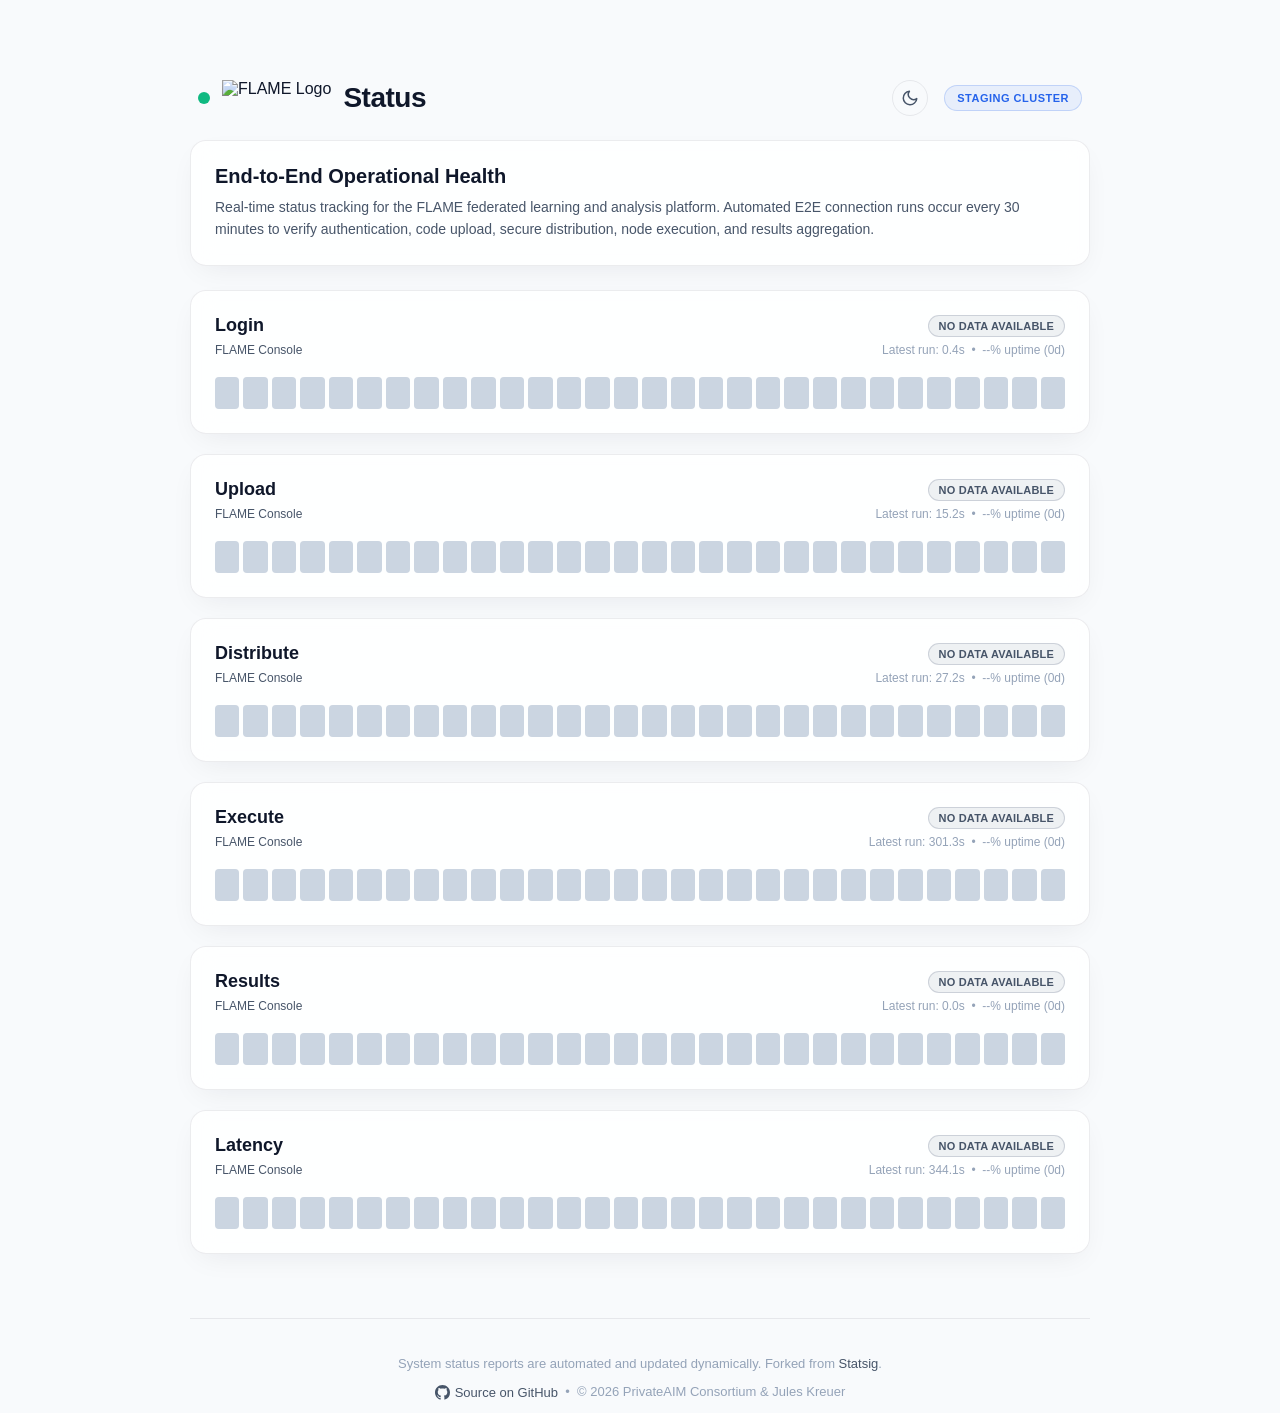
==== index.html @ 84ac5b0f "init" ====
<!DOCTYPE html>
<html lang="en">
  <head>
    <meta charset="UTF-8" />
    <meta name="viewport" content="width=device-width, initial-scale=1.0" />
    <title>FLAME E2E Platform Status</title>
    
    <link rel="stylesheet" href="index.css" />
    <script src="index.js"></script>
  </head>
  <body>
    <div class="pageContainer">
      <header class="main-header">
        <div class="logo-area">
          <div class="pulse-indicator"></div>
          <img id="logo-img" src="https://docs.privateaim.net/images/icon/icon_flame_dark.png" alt="FLAME Logo" class="logo-img" />
          <span class="logo-text">Status</span>
        </div>
        <div class="header-right">
          <button id="theme-toggle" class="theme-toggle-btn" aria-label="Toggle Theme">
            <svg id="theme-toggle-icon" class="theme-icon" viewBox="0 0 24 24" width="18" height="18"
                 fill="none" stroke="currentColor" stroke-width="2" stroke-linecap="round" stroke-linejoin="round">
              <path d="M21 12.79A9 9 0 1 1 11.21 3 7 7 0 0 0 21 12.79z"/>
            </svg>
          </button>
          <div class="badge staging-badge">Staging Cluster</div>
        </div>
      </header>
      
      <main class="dashboard-content">
        <div class="intro-card">
          <h2>End-to-End Operational Health</h2>
          <p>
            Real-time status tracking for the FLAME federated learning and analysis platform. 
            Automated E2E connection runs occur every 30 minutes to verify authentication, 
            code upload, secure distribution, node execution, and results aggregation.
          </p>
        </div>
        
        <!-- Manual messages (maintenance / incident notices from messages.json) -->
        <div id="messages" class="messagesContainer"></div>

        <!-- Reports Container -->
        <div id="reports" class="reportContainer"></div>
      </main>
      
      <!-- Tooltip -->
      <div id="tooltip" class="tooltip" style="opacity: 0">
        <div id="tooltipArrow" class="tooltipArrow"></div>
        <div class="tooltip-header">
          <span id="tooltipDateTime" class="tooltipDateTime"></span>
          <span id="tooltipStatus" class="tooltipStatus"></span>
        </div>
        <div id="tooltipDescription" class="tooltipDescription"></div>
      </div>
      
      <!-- Templates (hidden) -->
      <div id="templates" style="display: none">
        <!-- Single status square -->
        <div
          id="statusSquareTemplate"
          class="statusSquare $color"
          data-status="$color"
        ></div>
        
        <!-- Row template -->
        <div id="statusLineTemplate" class="statusLine"></div>
        
        <!-- Stream container (contains the squares) -->
        <div
          id="statusStreamContainerTemplate"
          class="statusStreamContainer"
        ></div>
        
        <!-- Individual card template -->
        <div id="statusContainerTemplate" class="statusContainer card">
          <div class="statusHeader">
            <h3 class="statusTitle">$title</h3>
            <span class="status-indicator-badge $color">$status</span>
          </div>
          
          <div class="statusSubtitle">
            <span class="sectionUrl">
              <a href="$url" target="_blank" rel="noopener noreferrer">FLAME Console</a>
            </span>
            <span class="statusUptime">$latestDuration &nbsp;&bull;&nbsp; $upTime uptime ($upDays)</span>
          </div>
        </div>
      </div>
      
      <footer class="main-footer">
        <p>
          System status reports are automated and updated dynamically.
          Forked from <a href="https://github.com/statsig-io/statuspage/" target="_blank" rel="noopener noreferrer">Statsig</a>.
        </p>
        <p class="footer-meta">
          <a href="https://github.com/not-a-feature/FLAME-Status" target="_blank" rel="noopener noreferrer" class="github-link">
            <svg viewBox="0 0 16 16" width="15" height="15" aria-hidden="true">
              <path fill="currentColor" d="M8 0C3.58 0 0 3.58 0 8c0 3.54 2.29 6.53 5.47 7.59.4.07.55-.17.55-.38 0-.19-.01-.82-.01-1.49-2.01.37-2.53-.49-2.69-.94-.09-.23-.48-.94-.82-1.13-.28-.15-.68-.52-.01-.53.63-.01 1.08.58 1.23.82.72 1.21 1.87.87 2.33.66.07-.52.28-.87.51-1.07-1.78-.2-3.64-.89-3.64-3.95 0-.87.31-1.59.82-2.15-.08-.2-.36-1.02.08-2.12 0 0 .67-.21 2.2.82.64-.18 1.32-.27 2-.27s1.36.09 2 .27c1.53-1.04 2.2-.82 2.2-.82.44 1.1.16 1.92.08 2.12.51.56.82 1.27.82 2.15 0 3.07-1.87 3.75-3.65 3.95.29.25.54.73.54 1.48 0 1.07-.01 1.93-.01 2.2 0 .21.15.46.55.38A8.01 8.01 0 0 0 16 8c0-4.42-3.58-8-8-8z"/>
            </svg>
            Source on GitHub
          </a>
          &nbsp;&bull;&nbsp; &copy; 2026 PrivateAIM Consortium &amp; Jules Kreuer
        </p>
      </footer>
    </div>
    
    <script>
      function initTheme() {
        const toggleBtn = document.getElementById("theme-toggle");
        if (!toggleBtn) return;

        const logoImg = document.getElementById("logo-img");
        const icon = document.getElementById("theme-toggle-icon");
        const darkLogo = "https://docs.privateaim.net/images/icon/icon_flame_light.png";
        const lightLogo = "https://docs.privateaim.net/images/icon/icon_flame_dark.png";

        // Feather icons (MIT): sun shown in dark mode, moon in light mode.
        const sunIcon =
          '<circle cx="12" cy="12" r="5"/>' +
          '<line x1="12" y1="1" x2="12" y2="3"/><line x1="12" y1="21" x2="12" y2="23"/>' +
          '<line x1="4.22" y1="4.22" x2="5.64" y2="5.64"/><line x1="18.36" y1="18.36" x2="19.78" y2="19.78"/>' +
          '<line x1="1" y1="12" x2="3" y2="12"/><line x1="21" y1="12" x2="23" y2="12"/>' +
          '<line x1="4.22" y1="19.78" x2="5.64" y2="18.36"/><line x1="18.36" y1="5.64" x2="19.78" y2="4.22"/>';
        const moonIcon = '<path d="M21 12.79A9 9 0 1 1 11.21 3 7 7 0 0 0 21 12.79z"/>';

        const applyTheme = (isDark) => {
          document.body.classList.toggle("dark-theme", isDark);
          logoImg.src = isDark ? darkLogo : lightLogo;
          icon.innerHTML = isDark ? sunIcon : moonIcon;
        };

        applyTheme(localStorage.getItem("theme") === "dark");

        toggleBtn.onclick = () => {
          const isDark = !document.body.classList.contains("dark-theme");
          localStorage.setItem("theme", isDark ? "dark" : "light");
          applyTheme(isDark);
        };
      }

      initTheme();
      genMessages();
      genAllReports();
    </script>
  </body>
</html>
---- index.css ----
:root {
  /* Light mode variables (default) */
  --bg-color: #f8fafc;
  --bg-card: rgba(255, 255, 255, 0.85);
  --border-color: rgba(15, 23, 42, 0.08);
  
  /* Text colors */
  --text-main: #0f172a;
  --text-muted: #475569;
  --text-dim: #94a3b8;
  
  /* Status colors and glows */
  --color-success: #10b981;
  --glow-success: rgba(16, 185, 129, 0.15);
  
  --color-failure: #ef4444;
  --glow-failure: rgba(239, 68, 68, 0.15);
  
  --color-partial: #f59e0b;
  --glow-partial: rgba(245, 158, 11, 0.15);
  
  --color-nodata: #cbd5e1;
  --glow-nodata: rgba(203, 213, 225, 0.15);
  
  --accent-color: #2563eb;
  --card-shadow: 0 10px 30px -10px rgba(15, 23, 42, 0.08);
  --tooltip-bg: rgba(255, 255, 255, 0.95);
  --tooltip-border: rgba(15, 23, 42, 0.12);
  --tooltip-arrow-color: rgba(255, 255, 255, 0.95);
}

body.dark-theme {
  /* Dark mode overrides */
  --bg-color: #0b0f19;
  --bg-card: rgba(17, 24, 39, 0.7);
  --border-color: rgba(255, 255, 255, 0.08);
  
  --text-main: #f3f4f6;
  --text-muted: #9ca3af;
  --text-dim: #6b7280;
  
  --color-success: #10b981;
  --glow-success: rgba(16, 185, 129, 0.25);
  
  --color-failure: #ef4444;
  --glow-failure: rgba(239, 68, 68, 0.25);
  
  --color-partial: #f59e0b;
  --glow-partial: rgba(245, 158, 11, 0.25);
  
  --color-nodata: #374151;
  --glow-nodata: rgba(55, 65, 81, 0.15);
  
  --accent-color: #3b82f6;
  --card-shadow: 0 8px 32px rgba(0, 0, 0, 0.25);
  --tooltip-bg: rgba(17, 24, 39, 0.95);
  --tooltip-border: rgba(255, 255, 255, 0.15);
  --tooltip-arrow-color: rgba(17, 24, 39, 0.95);
}

* {
  box-sizing: border-box;
}

html, body {
  margin: 0;
  padding: 0;
  height: 100%;
  background-color: var(--bg-color);
  color: var(--text-main);
  font-family: -apple-system, BlinkMacSystemFont, "Segoe UI", Roboto, Helvetica, Arial, sans-serif;
  -webkit-font-smoothing: antialiased;
  -moz-osx-font-smoothing: grayscale;
  transition: background-color 0.3s, color 0.3s;
}

body {
  display: flex;
  flex-direction: column;
  align-items: center;
  min-height: 100vh;
  padding: 40px 20px;
}

/* Page container */
.pageContainer {
  max-width: 900px;
  width: 100%;
  margin: 40px auto;
  display: flex;
  flex-direction: column;
  gap: 24px;
}

/* Header */
.main-header {
  display: flex;
  align-items: center;
  justify-content: space-between;
  padding: 0 8px;
}

.logo-area {
  display: flex;
  align-items: center;
  gap: 12px;
}

.logo-img {
  height: 36px;
  width: auto;
  display: block;
}

.logo-text {
  font-size: 28px;
  font-weight: 800;
  margin: 0;
  letter-spacing: -0.5px;
}

.logo-text .highlight {
  color: var(--accent-color);
  background: linear-gradient(135deg, #60a5fa 0%, #3b82f6 100%);
  -webkit-background-clip: text;
  -webkit-text-fill-color: transparent;
}

.pulse-indicator {
  width: 12px;
  height: 12px;
  background-color: var(--color-success);
  border-radius: 50%;
  box-shadow: 0 0 0 0 var(--glow-success);
  animation: pulse 2s infinite;
}

@keyframes pulse {
  0% {
    transform: scale(0.95);
    box-shadow: 0 0 0 0 rgba(16, 185, 129, 0.7);
  }
  70% {
    transform: scale(1);
    box-shadow: 0 0 0 10px rgba(16, 185, 129, 0);
  }
  100% {
    transform: scale(0.95);
    box-shadow: 0 0 0 0 rgba(16, 185, 129, 0);
  }
}

.header-right {
  display: flex;
  align-items: center;
  gap: 16px;
}

/* Theme Toggle Button */
.theme-toggle-btn {
  background: transparent;
  border: 1px solid var(--border-color);
  color: var(--text-muted);
  cursor: pointer;
  padding: 8px;
  border-radius: 50%;
  display: flex;
  align-items: center;
  justify-content: center;
  transition: background-color 0.2s, color 0.2s, border-color 0.2s, transform 0.2s;
  outline: none;
}

.theme-toggle-btn:hover {
  background-color: rgba(15, 23, 42, 0.05);
  color: var(--text-main);
  border-color: rgba(15, 23, 42, 0.2);
  transform: scale(1.08);
}

body.dark-theme .theme-toggle-btn:hover {
  background-color: rgba(255, 255, 255, 0.05);
  border-color: rgba(255, 255, 255, 0.2);
}

.theme-icon {
  display: block;
}

.badge {
  font-size: 11px;
  font-weight: 700;
  text-transform: uppercase;
  padding: 6px 12px;
  border-radius: 20px;
  letter-spacing: 0.5px;
}

.staging-badge {
  background-color: rgba(37, 99, 235, 0.08);
  color: #2563eb;
  border: 1px solid rgba(37, 99, 235, 0.2);
}

body.dark-theme .staging-badge {
  background-color: rgba(59, 130, 246, 0.15);
  color: #60a5fa;
  border: 1px solid rgba(59, 130, 246, 0.3);
}

/* Dashboard Content */
.dashboard-content {
  display: flex;
  flex-direction: column;
  gap: 24px;
}

/* Intro Card */
.intro-card {
  background: var(--bg-card);
  backdrop-filter: blur(12px);
  -webkit-backdrop-filter: blur(12px);
  border: 1px solid var(--border-color);
  border-radius: 16px;
  padding: 24px;
  text-align: left;
  box-shadow: var(--card-shadow);
}

.intro-card h2 {
  font-size: 20px;
  font-weight: 600;
  margin-top: 0;
  margin-bottom: 8px;
}

.intro-card p {
  color: var(--text-muted);
  font-size: 14px;
  line-height: 1.6;
  margin: 0;
}

/* Card layout */
.card {
  background: var(--bg-card);
  backdrop-filter: blur(12px);
  -webkit-backdrop-filter: blur(12px);
  border: 1px solid var(--border-color);
  border-radius: 16px;
  box-shadow: var(--card-shadow);
  transition: transform 0.3s cubic-bezier(0.16, 1, 0.3, 1), border-color 0.3s;
}

.card:hover {
  border-color: rgba(15, 23, 42, 0.15);
  transform: translateY(-2px);
}

body.dark-theme .card:hover {
  border-color: rgba(255, 255, 255, 0.15);
}

/* Manual messages (from messages.json) */
.messagesContainer {
  display: flex;
  flex-direction: column;
  gap: 12px;
}

.messagesContainer:empty {
  display: none;
}

.messageCard {
  background: var(--bg-card);
  border: 1px solid var(--border-color);
  border-left: 4px solid var(--accent-color);
  border-radius: 12px;
  padding: 14px 18px;
  box-shadow: var(--card-shadow);
}

.messageCard.maintenance {
  border-left-color: var(--color-partial);
}

.messageCard.incident {
  border-left-color: var(--color-failure);
}

.messageHeader {
  display: flex;
  justify-content: space-between;
  align-items: baseline;
  gap: 12px;
}

.messageTitle {
  font-size: 14px;
  font-weight: 700;
  color: var(--text-main);
}

.messageDate {
  font-size: 11px;
  font-weight: 600;
  color: var(--text-muted);
  white-space: nowrap;
}

.messageText {
  margin-top: 4px;
  font-size: 13px;
  line-height: 1.5;
  color: var(--text-muted);
}

/* Reports Container */
.reportContainer {
  display: flex;
  flex-direction: column;
  gap: 20px;
}

.statusContainer {
  padding: 24px;
  display: flex;
  flex-direction: column;
}

.statusHeader {
  display: flex;
  justify-content: space-between;
  align-items: center;
  margin-bottom: 6px;
}

.statusTitle {
  font-size: 18px;
  font-weight: 600;
  margin: 0;
  color: var(--text-main);
  text-transform: capitalize;
}

.status-indicator-badge {
  font-size: 11px;
  font-weight: 700;
  text-transform: uppercase;
  padding: 4px 10px;
  border-radius: 20px;
  letter-spacing: 0.2px;
}

/* Status variants for header indicator */
.status-indicator-badge.success {
  background-color: rgba(16, 185, 129, 0.1);
  color: var(--color-success);
  border: 1px solid rgba(16, 185, 129, 0.25);
}

.status-indicator-badge.failure {
  background-color: rgba(239, 68, 68, 0.1);
  color: var(--color-failure);
  border: 1px solid rgba(239, 68, 68, 0.25);
}

.status-indicator-badge.partial {
  background-color: rgba(245, 158, 11, 0.1);
  color: var(--color-partial);
  border: 1px solid rgba(245, 158, 11, 0.25);
}

.status-indicator-badge.nodata {
  background-color: rgba(100, 116, 139, 0.1);
  color: var(--text-muted);
  border: 1px solid rgba(100, 116, 139, 0.25);
}

.statusSubtitle {
  display: flex;
  justify-content: space-between;
  align-items: center;
  margin-bottom: 20px;
  font-size: 12px;
}

.sectionUrl a {
  color: var(--text-muted);
  text-decoration: none;
  font-weight: 500;
  transition: color 0.2s;
}

.sectionUrl a:hover {
  color: var(--accent-color);
  text-decoration: underline;
}

.statusUptime {
  color: var(--text-dim);
  font-weight: 500;
}

/* Daily status squares stream */
.statusStreamContainer {
  display: flex;
  justify-content: space-between;
  gap: 4px;
}

.statusSquare {
  border-radius: 4px;
  height: 32px;
  min-width: 6px;
  width: 100%;
  transition: transform 0.2s cubic-bezier(0.4, 0, 0.2, 1), filter 0.2s;
  cursor: pointer;
}

.statusSquare:hover {
  transform: scaleY(1.15) scaleX(1.05);
  filter: brightness(1.15);
  box-shadow: 0 4px 12px rgba(15, 23, 42, 0.15);
  z-index: 10;
}

body.dark-theme .statusSquare:hover {
  filter: brightness(1.25);
  box-shadow: 0 4px 12px rgba(0, 0, 0, 0.25);
}

/* Status variants for squares */
.statusSquare.success {
  background-color: var(--color-success);
  box-shadow: 0 0 1px var(--glow-success);
}

.statusSquare.failure {
  background-color: var(--color-failure);
  box-shadow: 0 0 1px var(--glow-failure);
}

.statusSquare.partial {
  background-color: var(--color-partial);
  box-shadow: 0 0 1px var(--glow-partial);
}

.statusSquare.nodata {
  background-color: var(--color-nodata);
  box-shadow: 0 0 1px var(--glow-nodata);
}

/* Tooltip design */
.tooltip {
  position: absolute;
  background: var(--tooltip-bg);
  backdrop-filter: blur(16px);
  -webkit-backdrop-filter: blur(16px);
  border: 1px solid var(--tooltip-border);
  box-shadow: 0 10px 25px -5px rgba(15, 23, 42, 0.15);
  border-radius: 12px;
  padding: 14px 18px;
  z-index: 100;
  width: 260px;
  text-align: left;
  pointer-events: none;
  transition: opacity 0.25s cubic-bezier(0.4, 0, 0.2, 1);
  display: flex;
  flex-direction: column;
  gap: 8px;
}

body.dark-theme .tooltip {
  box-shadow: 0 10px 25px -5px rgba(0, 0, 0, 0.5);
}

.tooltipArrow {
  position: absolute;
  bottom: 100%;
  left: 50%;
  transform: translateX(-50%);
  width: 0;
  height: 0;
  border-left: 6px solid transparent;
  border-right: 6px solid transparent;
  border-bottom: 6px solid var(--tooltip-arrow-color);
}

.tooltip-header {
  display: flex;
  justify-content: space-between;
  align-items: center;
}

.tooltipDateTime {
  font-size: 11px;
  font-weight: 700;
  color: var(--text-muted);
  text-transform: uppercase;
  letter-spacing: 0.5px;
}

#tooltipStatus {
  font-size: 11px;
  font-weight: 800;
  text-transform: uppercase;
}

#tooltipStatus.success { color: var(--color-success); }
#tooltipStatus.failure { color: var(--color-failure); }
#tooltipStatus.partial { color: var(--color-partial); }
#tooltipStatus.nodata { color: var(--text-muted); }

.tooltipDescription {
  font-size: 13px;
  line-height: 1.5;
  color: var(--text-main);
  border-top: 1px solid var(--border-color);
  padding-top: 6px;
  margin-top: 2px;
}

/* Footer styling */
.main-footer {
  margin-top: 40px;
  text-align: center;
  color: var(--text-dim);
  font-size: 13px;
  border-top: 1px solid var(--border-color);
  padding-top: 24px;
}

.main-footer a {
  color: var(--text-muted);
  text-decoration: none;
  font-weight: 500;
  transition: color 0.2s;
}

.main-footer a:hover {
  color: var(--accent-color);
}

.footer-meta {
  margin-top: 8px;
}

.github-link {
  display: inline-flex;
  align-items: center;
  gap: 5px;
  vertical-align: middle;
}

.github-link svg {
  flex-shrink: 0;
}

/* Responsiveness */
@media (max-width: 768px) {
  .pageContainer {
    padding: 10px;
    margin: 20px auto;
  }
  
  .statusHeader, .statusSubtitle {
    flex-direction: column;
    align-items: flex-start;
    gap: 8px;
  }
  
  .statusUptime {
    text-align: left;
  }
  
  .statusStreamContainer {
    gap: 2px;
  }
  
  .statusSquare {
    height: 24px;
  }
}
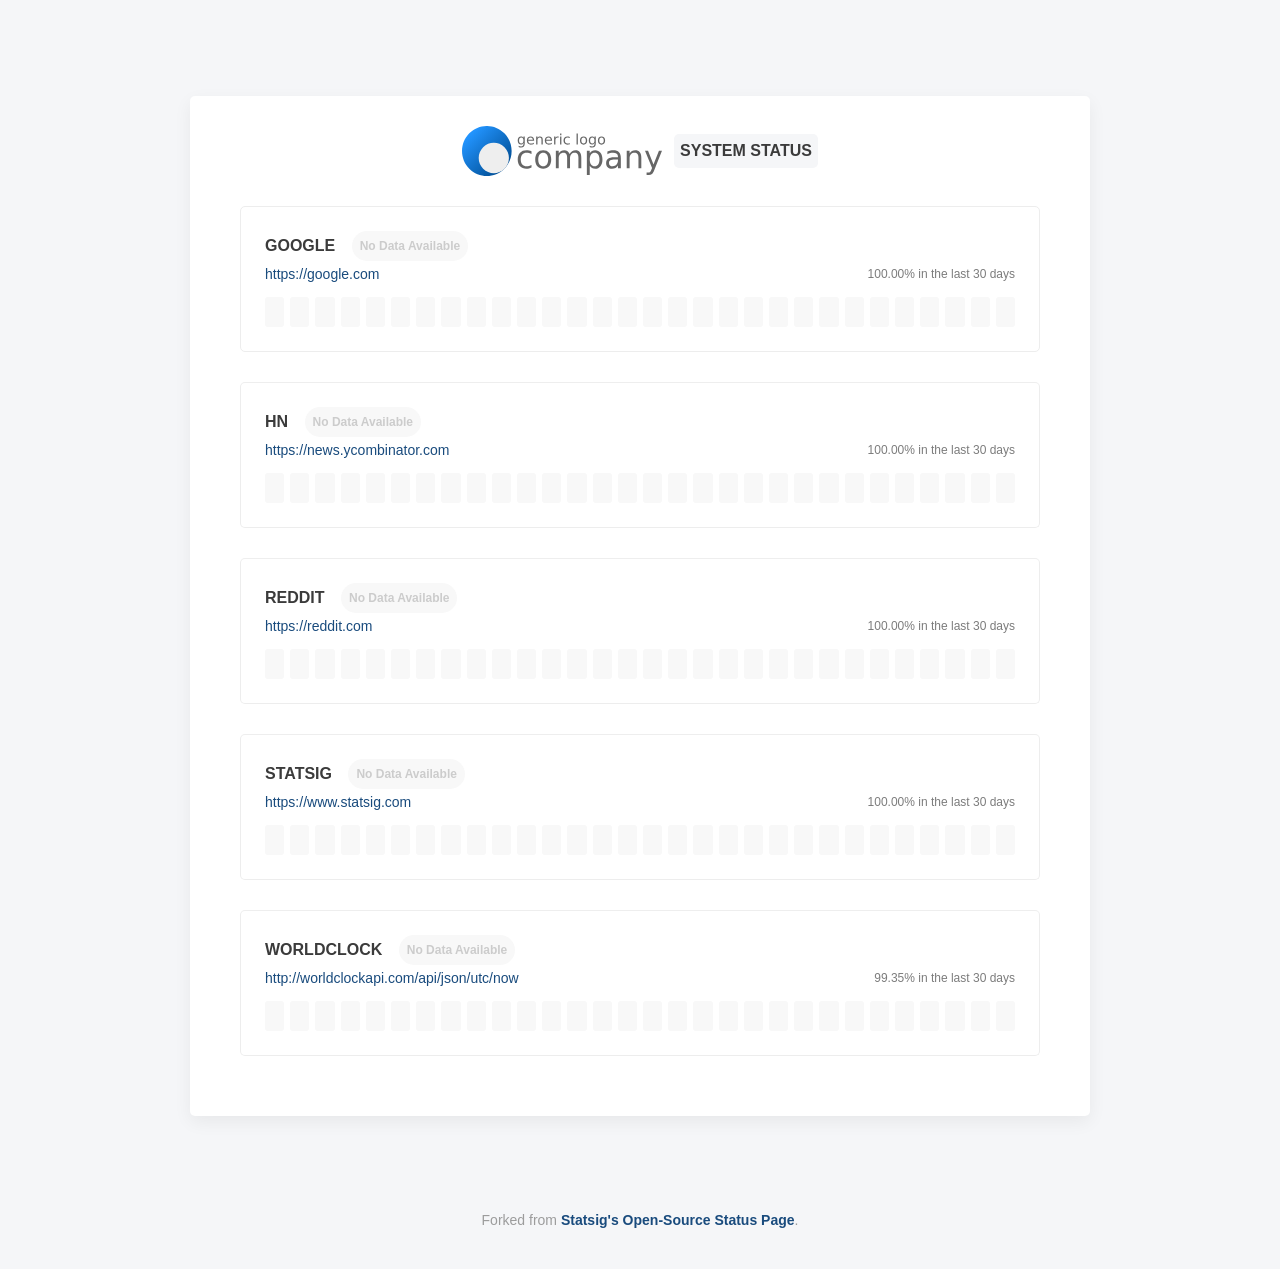
==== commit 09b499d7: "init" ====
--- a/index.html
+++ b/index.html
@@ -1,147 +1,55 @@
-<!DOCTYPE html>
-<html lang="en">
+<html>
   <head>
-    <meta charset="UTF-8" />
-    <meta name="viewport" content="width=device-width, initial-scale=1.0" />
-    <title>FLAME E2E Platform Status</title>
-    
+    <title>Status Page</title>
+    <meta name="viewport" content="width=device-width, initial-scale=1" />
     <link rel="stylesheet" href="index.css" />
     <script src="index.js"></script>
   </head>
   <body>
     <div class="pageContainer">
-      <header class="main-header">
-        <div class="logo-area">
-          <div class="pulse-indicator"></div>
-          <img id="logo-img" src="https://docs.privateaim.net/images/icon/icon_flame_dark.png" alt="FLAME Logo" class="logo-img" />
-          <span class="logo-text">Status</span>
-        </div>
-        <div class="header-right">
-          <button id="theme-toggle" class="theme-toggle-btn" aria-label="Toggle Theme">
-            <svg id="theme-toggle-icon" class="theme-icon" viewBox="0 0 24 24" width="18" height="18"
-                 fill="none" stroke="currentColor" stroke-width="2" stroke-linecap="round" stroke-linejoin="round">
-              <path d="M21 12.79A9 9 0 1 1 11.21 3 7 7 0 0 0 21 12.79z"/>
-            </svg>
-          </button>
-          <div class="badge staging-badge">Staging Cluster</div>
-        </div>
-      </header>
-      
-      <main class="dashboard-content">
-        <div class="intro-card">
-          <h2>End-to-End Operational Health</h2>
-          <p>
-            Real-time status tracking for the FLAME federated learning and analysis platform. 
-            Automated E2E connection runs occur every 30 minutes to verify authentication, 
-            code upload, secure distribution, node execution, and results aggregation.
-          </p>
-        </div>
-        
-        <!-- Manual messages (maintenance / incident notices from messages.json) -->
-        <div id="messages" class="messagesContainer"></div>
-
-        <!-- Reports Container -->
-        <div id="reports" class="reportContainer"></div>
-      </main>
-      
-      <!-- Tooltip -->
+      <div class="headline">
+        <img src="logo.svg" alt="Logo" width="200px" />
+        <span> System Status </span>
+      </div>
+      <div id="reports" class="reportContainer"></div>
       <div id="tooltip" class="tooltip" style="opacity: 0">
         <div id="tooltipArrow" class="tooltipArrow"></div>
-        <div class="tooltip-header">
-          <span id="tooltipDateTime" class="tooltipDateTime"></span>
-          <span id="tooltipStatus" class="tooltipStatus"></span>
-        </div>
+        <div id="tooltipDateTime" class="tooltipDateTime"></div>
+        <div id="tooltipStatus" class="tooltipStatus"></div>
+        <hr />
         <div id="tooltipDescription" class="tooltipDescription"></div>
       </div>
-      
-      <!-- Templates (hidden) -->
       <div id="templates" style="display: none">
-        <!-- Single status square -->
         <div
           id="statusSquareTemplate"
           class="statusSquare $color"
           data-status="$color"
         ></div>
-        
-        <!-- Row template -->
         <div id="statusLineTemplate" class="statusLine"></div>
-        
-        <!-- Stream container (contains the squares) -->
         <div
           id="statusStreamContainerTemplate"
           class="statusStreamContainer"
         ></div>
-        
-        <!-- Individual card template -->
-        <div id="statusContainerTemplate" class="statusContainer card">
+        <div id="statusContainerTemplate" class="statusContainer">
           <div class="statusHeader">
-            <h3 class="statusTitle">$title</h3>
-            <span class="status-indicator-badge $color">$status</span>
+            <h6 class="statusTitle">$title&nbsp;</h6>
+            <div class="$color statusHeadline">$status</div>
           </div>
-          
           <div class="statusSubtitle">
-            <span class="sectionUrl">
-              <a href="$url" target="_blank" rel="noopener noreferrer">FLAME Console</a>
-            </span>
-            <span class="statusUptime">$latestDuration &nbsp;&bull;&nbsp; $upTime uptime ($upDays)</span>
+            <div class="sectionUrl"><a href="$url">$url</a></div>
+            <div class="statusUptime">$upTime in the last 30 days</div>
           </div>
         </div>
       </div>
-      
-      <footer class="main-footer">
-        <p>
-          System status reports are automated and updated dynamically.
-          Forked from <a href="https://github.com/statsig-io/statuspage/" target="_blank" rel="noopener noreferrer">Statsig</a>.
-        </p>
-        <p class="footer-meta">
-          <a href="https://github.com/not-a-feature/FLAME-Status" target="_blank" rel="noopener noreferrer" class="github-link">
-            <svg viewBox="0 0 16 16" width="15" height="15" aria-hidden="true">
-              <path fill="currentColor" d="M8 0C3.58 0 0 3.58 0 8c0 3.54 2.29 6.53 5.47 7.59.4.07.55-.17.55-.38 0-.19-.01-.82-.01-1.49-2.01.37-2.53-.49-2.69-.94-.09-.23-.48-.94-.82-1.13-.28-.15-.68-.52-.01-.53.63-.01 1.08.58 1.23.82.72 1.21 1.87.87 2.33.66.07-.52.28-.87.51-1.07-1.78-.2-3.64-.89-3.64-3.95 0-.87.31-1.59.82-2.15-.08-.2-.36-1.02.08-2.12 0 0 .67-.21 2.2.82.64-.18 1.32-.27 2-.27s1.36.09 2 .27c1.53-1.04 2.2-.82 2.2-.82.44 1.1.16 1.92.08 2.12.51.56.82 1.27.82 2.15 0 3.07-1.87 3.75-3.65 3.95.29.25.54.73.54 1.48 0 1.07-.01 1.93-.01 2.2 0 .21.15.46.55.38A8.01 8.01 0 0 0 16 8c0-4.42-3.58-8-8-8z"/>
-            </svg>
-            Source on GitHub
-          </a>
-          &nbsp;&bull;&nbsp; &copy; 2026 PrivateAIM Consortium &amp; Jules Kreuer
-        </p>
-      </footer>
     </div>
-    
-    <script>
-      function initTheme() {
-        const toggleBtn = document.getElementById("theme-toggle");
-        if (!toggleBtn) return;
-
-        const logoImg = document.getElementById("logo-img");
-        const icon = document.getElementById("theme-toggle-icon");
-        const darkLogo = "https://docs.privateaim.net/images/icon/icon_flame_light.png";
-        const lightLogo = "https://docs.privateaim.net/images/icon/icon_flame_dark.png";
-
-        // Feather icons (MIT): sun shown in dark mode, moon in light mode.
-        const sunIcon =
-          '<circle cx="12" cy="12" r="5"/>' +
-          '<line x1="12" y1="1" x2="12" y2="3"/><line x1="12" y1="21" x2="12" y2="23"/>' +
-          '<line x1="4.22" y1="4.22" x2="5.64" y2="5.64"/><line x1="18.36" y1="18.36" x2="19.78" y2="19.78"/>' +
-          '<line x1="1" y1="12" x2="3" y2="12"/><line x1="21" y1="12" x2="23" y2="12"/>' +
-          '<line x1="4.22" y1="19.78" x2="5.64" y2="18.36"/><line x1="18.36" y1="5.64" x2="19.78" y2="4.22"/>';
-        const moonIcon = '<path d="M21 12.79A9 9 0 1 1 11.21 3 7 7 0 0 0 21 12.79z"/>';
-
-        const applyTheme = (isDark) => {
-          document.body.classList.toggle("dark-theme", isDark);
-          logoImg.src = isDark ? darkLogo : lightLogo;
-          icon.innerHTML = isDark ? sunIcon : moonIcon;
-        };
-
-        applyTheme(localStorage.getItem("theme") === "dark");
-
-        toggleBtn.onclick = () => {
-          const isDark = !document.body.classList.contains("dark-theme");
-          localStorage.setItem("theme", isDark ? "dark" : "light");
-          applyTheme(isDark);
-        };
-      }
-
-      initTheme();
-      genMessages();
-      genAllReports();
-    </script>
+    <footer>
+      Forked from
+      <a href="https://github.com/statsig-io/statuspage/"
+        >Statsig's Open-Source Status Page</a
+      >.
+    </footer>
   </body>
+  <script>
+    genAllReports();
+  </script>
 </html>
--- a/index.css
+++ b/index.css
@@ -1,585 +1,331 @@
-:root {
-  /* Light mode variables (default) */
-  --bg-color: #f8fafc;
-  --bg-card: rgba(255, 255, 255, 0.85);
-  --border-color: rgba(15, 23, 42, 0.08);
-  
-  /* Text colors */
-  --text-main: #0f172a;
-  --text-muted: #475569;
-  --text-dim: #94a3b8;
-  
-  /* Status colors and glows */
-  --color-success: #10b981;
-  --glow-success: rgba(16, 185, 129, 0.15);
-  
-  --color-failure: #ef4444;
-  --glow-failure: rgba(239, 68, 68, 0.15);
-  
-  --color-partial: #f59e0b;
-  --glow-partial: rgba(245, 158, 11, 0.15);
-  
-  --color-nodata: #cbd5e1;
-  --glow-nodata: rgba(203, 213, 225, 0.15);
-  
-  --accent-color: #2563eb;
-  --card-shadow: 0 10px 30px -10px rgba(15, 23, 42, 0.08);
-  --tooltip-bg: rgba(255, 255, 255, 0.95);
-  --tooltip-border: rgba(15, 23, 42, 0.12);
-  --tooltip-arrow-color: rgba(255, 255, 255, 0.95);
-}
-
-body.dark-theme {
-  /* Dark mode overrides */
-  --bg-color: #0b0f19;
-  --bg-card: rgba(17, 24, 39, 0.7);
-  --border-color: rgba(255, 255, 255, 0.08);
-  
-  --text-main: #f3f4f6;
-  --text-muted: #9ca3af;
-  --text-dim: #6b7280;
-  
-  --color-success: #10b981;
-  --glow-success: rgba(16, 185, 129, 0.25);
-  
-  --color-failure: #ef4444;
-  --glow-failure: rgba(239, 68, 68, 0.25);
-  
-  --color-partial: #f59e0b;
-  --glow-partial: rgba(245, 158, 11, 0.25);
-  
-  --color-nodata: #374151;
-  --glow-nodata: rgba(55, 65, 81, 0.15);
-  
-  --accent-color: #3b82f6;
-  --card-shadow: 0 8px 32px rgba(0, 0, 0, 0.25);
-  --tooltip-bg: rgba(17, 24, 39, 0.95);
-  --tooltip-border: rgba(255, 255, 255, 0.15);
-  --tooltip-arrow-color: rgba(17, 24, 39, 0.95);
-}
-
 * {
   box-sizing: border-box;
 }
 
-html, body {
+html {
+  height: 100%;
+  display: flex;
+  flex-direction: column;
+}
+body {
+  background-color: #f5f6f8;
+  color: #3b3b3b;
+  font-size: 14px;
+  font-weight: 300;
+  font-family: -apple-system, BlinkMacSystemFont, "Segoe UI", "Roboto",
+    "Helvetica Neue", "Ubuntu", sans-serif;
+  justify-content: center;
+  line-height: 22px;
   margin: 0;
   padding: 0;
-  height: 100%;
-  background-color: var(--bg-color);
-  color: var(--text-main);
-  font-family: -apple-system, BlinkMacSystemFont, "Segoe UI", Roboto, Helvetica, Arial, sans-serif;
-  -webkit-font-smoothing: antialiased;
-  -moz-osx-font-smoothing: grayscale;
-  transition: background-color 0.3s, color 0.3s;
-}
-
-body {
-  display: flex;
-  flex-direction: column;
-  align-items: center;
-  min-height: 100vh;
-  padding: 40px 20px;
-}
-
-/* Page container */
+  text-align: center;
+  transition: opacity 0.3s;
+}
+h1,
+h2,
+h3,
+h4,
+h5,
+h6,
+button,
+footer,
+input,
+textarea,
+.copyright,
+.button {
+  font-family: -apple-system, BlinkMacSystemFont, "Segoe UI", "Roboto",
+    "Helvetica Neue", "Ubuntu", sans-serif;
+  line-height: 125%;
+}
+
+h1 {
+  color: #3b3b3b;
+  font-size: 32px;
+  font-weight: bold;
+  margin: 0px;
+}
+h2 {
+  color: #3b3b3b;
+  font-size: 28px;
+  font-weight: bold;
+  margin: 16px 0 8px 0;
+}
+h3 {
+  color: #3b3b3b;
+  font-size: 24px;
+  font-weight: 700;
+  margin: 8px 0 4px 0;
+}
+h4 {
+  color: #3b3b3b;
+  font-size: 18px;
+  font-weight: 600;
+  margin-top: 5px;
+  margin-bottom: 4px;
+}
+h5 {
+  color: #3b3b3b;
+  font-size: 16px;
+  font-weight: bold;
+  margin-top: 5px;
+  margin-bottom: 4px;
+}
+h6 {
+  color: #3b3b3b;
+  font-size: 16px;
+  font-weight: bold;
+  margin-top: 5px;
+  margin-bottom: 4px;
+}
+a {
+  color: #194b7d;
+  text-decoration: none;
+}
+
+.outlineButton,
+.button,
+button {
+  background-color: #194b7d;
+  border: none;
+  border-radius: 8px;
+  color: white;
+  cursor: pointer;
+  font-size: 16px;
+  font-weight: 600;
+  padding: 10px 16px;
+  white-space: nowrap;
+}
+
+footer {
+  color: #9c9c9c;
+  margin: 40px;
+}
+
+footer a {
+  font-weight: bold;
+}
+
 .pageContainer {
+  padding: 30px 50px;
+  background-color: #fff;
+  box-shadow: 0px 6px 18px rgba(0, 0, 0, 0.06);
+  border-radius: 5px;
   max-width: 900px;
   width: 100%;
-  margin: 40px auto;
-  display: flex;
-  flex-direction: column;
-  gap: 24px;
-}
-
-/* Header */
-.main-header {
-  display: flex;
-  align-items: center;
-  justify-content: space-between;
-  padding: 0 8px;
-}
-
-.logo-area {
-  display: flex;
-  align-items: center;
-  gap: 12px;
-}
-
-.logo-img {
-  height: 36px;
-  width: auto;
-  display: block;
-}
-
-.logo-text {
-  font-size: 28px;
-  font-weight: 800;
-  margin: 0;
-  letter-spacing: -0.5px;
-}
-
-.logo-text .highlight {
-  color: var(--accent-color);
-  background: linear-gradient(135deg, #60a5fa 0%, #3b82f6 100%);
-  -webkit-background-clip: text;
-  -webkit-text-fill-color: transparent;
-}
-
-.pulse-indicator {
-  width: 12px;
-  height: 12px;
-  background-color: var(--color-success);
-  border-radius: 50%;
-  box-shadow: 0 0 0 0 var(--glow-success);
-  animation: pulse 2s infinite;
-}
-
-@keyframes pulse {
-  0% {
-    transform: scale(0.95);
-    box-shadow: 0 0 0 0 rgba(16, 185, 129, 0.7);
-  }
-  70% {
-    transform: scale(1);
-    box-shadow: 0 0 0 10px rgba(16, 185, 129, 0);
-  }
-  100% {
-    transform: scale(0.95);
-    box-shadow: 0 0 0 0 rgba(16, 185, 129, 0);
-  }
-}
-
-.header-right {
-  display: flex;
-  align-items: center;
-  gap: 16px;
-}
-
-/* Theme Toggle Button */
-.theme-toggle-btn {
-  background: transparent;
-  border: 1px solid var(--border-color);
-  color: var(--text-muted);
-  cursor: pointer;
-  padding: 8px;
-  border-radius: 50%;
+  margin: 96px auto;
+}
+
+.headline {
   display: flex;
   align-items: center;
   justify-content: center;
-  transition: background-color 0.2s, color 0.2s, border-color 0.2s, transform 0.2s;
-  outline: none;
-}
-
-.theme-toggle-btn:hover {
-  background-color: rgba(15, 23, 42, 0.05);
-  color: var(--text-main);
-  border-color: rgba(15, 23, 42, 0.2);
-  transform: scale(1.08);
-}
-
-body.dark-theme .theme-toggle-btn:hover {
-  background-color: rgba(255, 255, 255, 0.05);
-  border-color: rgba(255, 255, 255, 0.2);
-}
-
-.theme-icon {
-  display: block;
-}
-
-.badge {
-  font-size: 11px;
+}
+
+.headline span {
+  background-color: #f5f6f8;
+  border-radius: 5px;
+  padding: 6px;
+  margin-left: 12px;
+  font-size: 16px;
   font-weight: 700;
   text-transform: uppercase;
-  padding: 6px 12px;
-  border-radius: 20px;
-  letter-spacing: 0.5px;
-}
-
-.staging-badge {
-  background-color: rgba(37, 99, 235, 0.08);
-  color: #2563eb;
-  border: 1px solid rgba(37, 99, 235, 0.2);
-}
-
-body.dark-theme .staging-badge {
-  background-color: rgba(59, 130, 246, 0.15);
-  color: #60a5fa;
-  border: 1px solid rgba(59, 130, 246, 0.3);
-}
-
-/* Dashboard Content */
-.dashboard-content {
-  display: flex;
-  flex-direction: column;
-  gap: 24px;
-}
-
-/* Intro Card */
-.intro-card {
-  background: var(--bg-card);
-  backdrop-filter: blur(12px);
-  -webkit-backdrop-filter: blur(12px);
-  border: 1px solid var(--border-color);
-  border-radius: 16px;
+}
+
+.reportContainer {
+  margin: 30px auto;
+  width: 100%;
+}
+
+.statusContainer {
+  border: 1px solid #ededed;
+  border-radius: 5px;
+  padding-top: 20px;
+  text-align: left;
   padding: 24px;
+}
+
+.statusContainer + .statusContainer {
+  border-top: 1px solid #eee;
+  margin-top: 30px;
+}
+
+.statusStreamContainer {
+  display: flex;
+  justify-content: space-between;
+}
+
+.statusSquare {
+  border-radius: 3px;
+  height: 30px;
+  min-width: 8px;
+  width: 100%;
+}
+
+.statusSquare + .statusSquare {
+  margin-left: 6px;
+}
+
+.sectionUrl {
+  font-size: 14px;
+}
+
+.statusTitle {
+  text-transform: uppercase;
+}
+
+.statusHeader {
+  display: flex;
+  flex-direction: row;
+  align-items: center;
+  margin-bottom: 2px;
+}
+
+.statusSubtitle {
+  display: flex;
+  flex-direction: row;
+  align-items: center;
+  margin-bottom: 12px;
+}
+
+.statusHeadline {
+  color: #eee;
+  padding: 4px 8px;
+  border-radius: 15px;
+  font-size: 12px;
+  font-weight: 700;
+  margin-left: 12px;
+}
+
+.statusUptime {
+  flex: 1;
+  text-align: right;
+  color: #7c7c7c;
+  font-size: 12px;
+}
+
+.uptimeContainer {
+  color: #999;
+  display: flex;
+  margin-top: 8px;
+  font-size: 12px;
+}
+
+.uptimeContainer hr {
+  border: none;
+  border-top: 1px dashed #eee;
+  width: 100%;
+  margin: 10px;
+}
+
+.success {
+  background-color: #4cae50;
+  color: #fff;
+}
+
+.failure {
+  background-color: #f44336;
+  color: #fff;
+}
+
+.nodata {
+  background-color: #f8f8f8;
+  color: #ccc;
+}
+
+.partial {
+  background-color: #ff9800;
+  color: #fff;
+}
+
+.tooltip {
+  background-color: #fff;
+  box-shadow: 0px 6px 18px rgba(0, 0, 0, 0.12);
+  border-radius: 4px;
+  color: #3b3b3b;
+  font-size: 12px;
+  line-height: 18px;
+  padding: 16px;
+  position: absolute;
   text-align: left;
-  box-shadow: var(--card-shadow);
-}
-
-.intro-card h2 {
-  font-size: 20px;
-  font-weight: 600;
-  margin-top: 0;
-  margin-bottom: 8px;
-}
-
-.intro-card p {
-  color: var(--text-muted);
-  font-size: 14px;
-  line-height: 1.6;
-  margin: 0;
-}
-
-/* Card layout */
-.card {
-  background: var(--bg-card);
-  backdrop-filter: blur(12px);
-  -webkit-backdrop-filter: blur(12px);
-  border: 1px solid var(--border-color);
-  border-radius: 16px;
-  box-shadow: var(--card-shadow);
-  transition: transform 0.3s cubic-bezier(0.16, 1, 0.3, 1), border-color 0.3s;
-}
-
-.card:hover {
-  border-color: rgba(15, 23, 42, 0.15);
-  transform: translateY(-2px);
-}
-
-body.dark-theme .card:hover {
-  border-color: rgba(255, 255, 255, 0.15);
-}
-
-/* Manual messages (from messages.json) */
-.messagesContainer {
-  display: flex;
-  flex-direction: column;
-  gap: 12px;
-}
-
-.messagesContainer:empty {
-  display: none;
-}
-
-.messageCard {
-  background: var(--bg-card);
-  border: 1px solid var(--border-color);
-  border-left: 4px solid var(--accent-color);
-  border-radius: 12px;
-  padding: 14px 18px;
-  box-shadow: var(--card-shadow);
-}
-
-.messageCard.maintenance {
-  border-left-color: var(--color-partial);
-}
-
-.messageCard.incident {
-  border-left-color: var(--color-failure);
-}
-
-.messageHeader {
-  display: flex;
-  justify-content: space-between;
-  align-items: baseline;
-  gap: 12px;
-}
-
-.messageTitle {
-  font-size: 14px;
-  font-weight: 700;
-  color: var(--text-main);
-}
-
-.messageDate {
-  font-size: 11px;
-  font-weight: 600;
-  color: var(--text-muted);
-  white-space: nowrap;
-}
-
-.messageText {
-  margin-top: 4px;
-  font-size: 13px;
-  line-height: 1.5;
-  color: var(--text-muted);
-}
-
-/* Reports Container */
-.reportContainer {
-  display: flex;
-  flex-direction: column;
-  gap: 20px;
-}
-
-.statusContainer {
-  padding: 24px;
-  display: flex;
-  flex-direction: column;
-}
-
-.statusHeader {
-  display: flex;
-  justify-content: space-between;
-  align-items: center;
-  margin-bottom: 6px;
-}
-
-.statusTitle {
-  font-size: 18px;
-  font-weight: 600;
-  margin: 0;
-  color: var(--text-main);
-  text-transform: capitalize;
-}
-
-.status-indicator-badge {
-  font-size: 11px;
-  font-weight: 700;
-  text-transform: uppercase;
-  padding: 4px 10px;
-  border-radius: 20px;
-  letter-spacing: 0.2px;
-}
-
-/* Status variants for header indicator */
-.status-indicator-badge.success {
-  background-color: rgba(16, 185, 129, 0.1);
-  color: var(--color-success);
-  border: 1px solid rgba(16, 185, 129, 0.25);
-}
-
-.status-indicator-badge.failure {
-  background-color: rgba(239, 68, 68, 0.1);
-  color: var(--color-failure);
-  border: 1px solid rgba(239, 68, 68, 0.25);
-}
-
-.status-indicator-badge.partial {
-  background-color: rgba(245, 158, 11, 0.1);
-  color: var(--color-partial);
-  border: 1px solid rgba(245, 158, 11, 0.25);
-}
-
-.status-indicator-badge.nodata {
-  background-color: rgba(100, 116, 139, 0.1);
-  color: var(--text-muted);
-  border: 1px solid rgba(100, 116, 139, 0.25);
-}
-
-.statusSubtitle {
-  display: flex;
-  justify-content: space-between;
-  align-items: center;
-  margin-bottom: 20px;
-  font-size: 12px;
-}
-
-.sectionUrl a {
-  color: var(--text-muted);
-  text-decoration: none;
-  font-weight: 500;
-  transition: color 0.2s;
-}
-
-.sectionUrl a:hover {
-  color: var(--accent-color);
-  text-decoration: underline;
-}
-
-.statusUptime {
-  color: var(--text-dim);
-  font-weight: 500;
-}
-
-/* Daily status squares stream */
-.statusStreamContainer {
-  display: flex;
-  justify-content: space-between;
-  gap: 4px;
-}
-
-.statusSquare {
-  border-radius: 4px;
-  height: 32px;
-  min-width: 6px;
-  width: 100%;
-  transition: transform 0.2s cubic-bezier(0.4, 0, 0.2, 1), filter 0.2s;
-  cursor: pointer;
-}
-
-.statusSquare:hover {
-  transform: scaleY(1.15) scaleX(1.05);
-  filter: brightness(1.15);
-  box-shadow: 0 4px 12px rgba(15, 23, 42, 0.15);
-  z-index: 10;
-}
-
-body.dark-theme .statusSquare:hover {
-  filter: brightness(1.25);
-  box-shadow: 0 4px 12px rgba(0, 0, 0, 0.25);
-}
-
-/* Status variants for squares */
-.statusSquare.success {
-  background-color: var(--color-success);
-  box-shadow: 0 0 1px var(--glow-success);
-}
-
-.statusSquare.failure {
-  background-color: var(--color-failure);
-  box-shadow: 0 0 1px var(--glow-failure);
-}
-
-.statusSquare.partial {
-  background-color: var(--color-partial);
-  box-shadow: 0 0 1px var(--glow-partial);
-}
-
-.statusSquare.nodata {
-  background-color: var(--color-nodata);
-  box-shadow: 0 0 1px var(--glow-nodata);
-}
-
-/* Tooltip design */
-.tooltip {
-  position: absolute;
-  background: var(--tooltip-bg);
-  backdrop-filter: blur(16px);
-  -webkit-backdrop-filter: blur(16px);
-  border: 1px solid var(--tooltip-border);
-  box-shadow: 0 10px 25px -5px rgba(15, 23, 42, 0.15);
-  border-radius: 12px;
-  padding: 14px 18px;
   z-index: 100;
-  width: 260px;
-  text-align: left;
-  pointer-events: none;
-  transition: opacity 0.25s cubic-bezier(0.4, 0, 0.2, 1);
-  display: flex;
-  flex-direction: column;
-  gap: 8px;
-}
-
-body.dark-theme .tooltip {
-  box-shadow: 0 10px 25px -5px rgba(0, 0, 0, 0.5);
-}
-
-.tooltipArrow {
+  width: 240px;
+  transition: opacity 0.2s;
+}
+
+.tooltip .tooltipArrow {
   position: absolute;
   bottom: 100%;
+  width: 4px;
+  text-align: center;
+  border: 4px solid transparent;
+  border-bottom-color: #fff;
   left: 50%;
-  transform: translateX(-50%);
-  width: 0;
-  height: 0;
-  border-left: 6px solid transparent;
-  border-right: 6px solid transparent;
-  border-bottom: 6px solid var(--tooltip-arrow-color);
-}
-
-.tooltip-header {
-  display: flex;
-  justify-content: space-between;
-  align-items: center;
-}
-
-.tooltipDateTime {
-  font-size: 11px;
-  font-weight: 700;
-  color: var(--text-muted);
+  margin-left: -2px;
+}
+
+.tooltip .tooltipDateTime {
+  font-size: 12px;
+  color: #7c7c7c;
   text-transform: uppercase;
-  letter-spacing: 0.5px;
-}
-
-#tooltipStatus {
-  font-size: 11px;
-  font-weight: 800;
-  text-transform: uppercase;
-}
-
-#tooltipStatus.success { color: var(--color-success); }
-#tooltipStatus.failure { color: var(--color-failure); }
-#tooltipStatus.partial { color: var(--color-partial); }
-#tooltipStatus.nodata { color: var(--text-muted); }
-
-.tooltipDescription {
-  font-size: 13px;
-  line-height: 1.5;
-  color: var(--text-main);
-  border-top: 1px solid var(--border-color);
-  padding-top: 6px;
-  margin-top: 2px;
-}
-
-/* Footer styling */
-.main-footer {
-  margin-top: 40px;
-  text-align: center;
-  color: var(--text-dim);
-  font-size: 13px;
-  border-top: 1px solid var(--border-color);
-  padding-top: 24px;
-}
-
-.main-footer a {
-  color: var(--text-muted);
-  text-decoration: none;
-  font-weight: 500;
-  transition: color 0.2s;
-}
-
-.main-footer a:hover {
-  color: var(--accent-color);
-}
-
-.footer-meta {
-  margin-top: 8px;
-}
-
-.github-link {
-  display: inline-flex;
-  align-items: center;
-  gap: 5px;
-  vertical-align: middle;
-}
-
-.github-link svg {
-  flex-shrink: 0;
-}
-
-/* Responsiveness */
-@media (max-width: 768px) {
+  font-weight: 600;
+}
+
+.tooltip .tooltipKey {
+  color: #ccc;
+  font-size: 10px;
+}
+
+.tooltip .tooltipDescription {
+  margin-top: 12px;
+  font-size: 14px;
+  color: #181818;
+}
+
+.tooltip #tooltipStatus {
+  padding: 4px 8px;
+  border-radius: 15px;
+  font-size: 12px;
+  font-weight: bold;
+  margin-top: 6px;
+  display: inline-block;
+}
+
+.tooltip hr {
+  border: none;
+  border-top: 1px solid #ededed;
+  margin-top: 16px;
+}
+
+@media screen and (max-width: 800px) {
   .pageContainer {
-    padding: 10px;
-    margin: 20px auto;
-  }
-  
-  .statusHeader, .statusSubtitle {
-    flex-direction: column;
-    align-items: flex-start;
-    gap: 8px;
-  }
-  
+    padding: 30px 20px;
+    margin: 0 auto 40px auto;
+  }
+
+  .statusHeader,
+  .statusSubtitle {
+    display: block;
+  }
+
+  .statusHeadline,
+  .sectionUrl,
   .statusUptime {
+    margin-left: 0;
+    margin-top: 8px;
     text-align: left;
   }
-  
-  .statusStreamContainer {
-    gap: 2px;
-  }
-  
+
+  .statusTitle,
+  .statusHeadline {
+    display: inline-block;
+  }
+
+  .statusSquare + .statusSquare {
+    margin-left: 1px;
+  }
+
   .statusSquare {
-    height: 24px;
-  }
-}
+    min-width: 4px;
+    width: 100%;
+  }
+}
